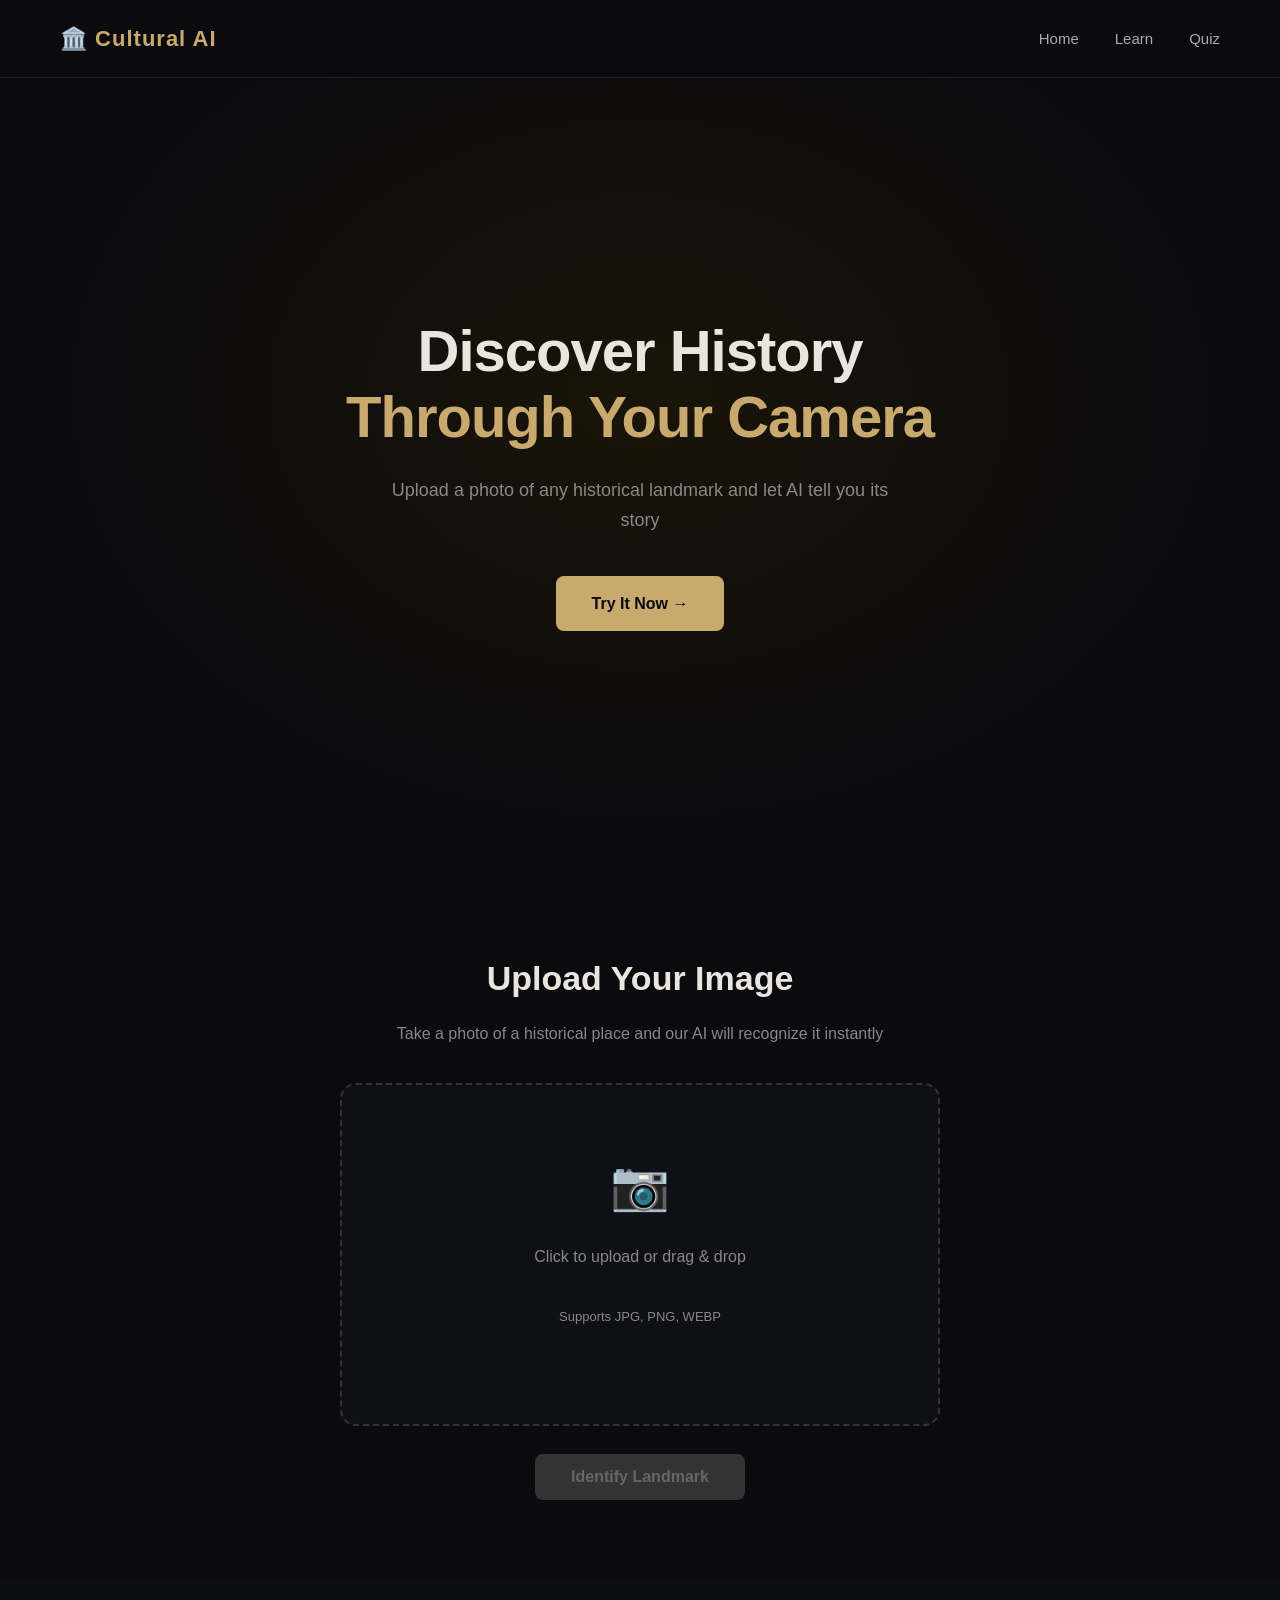
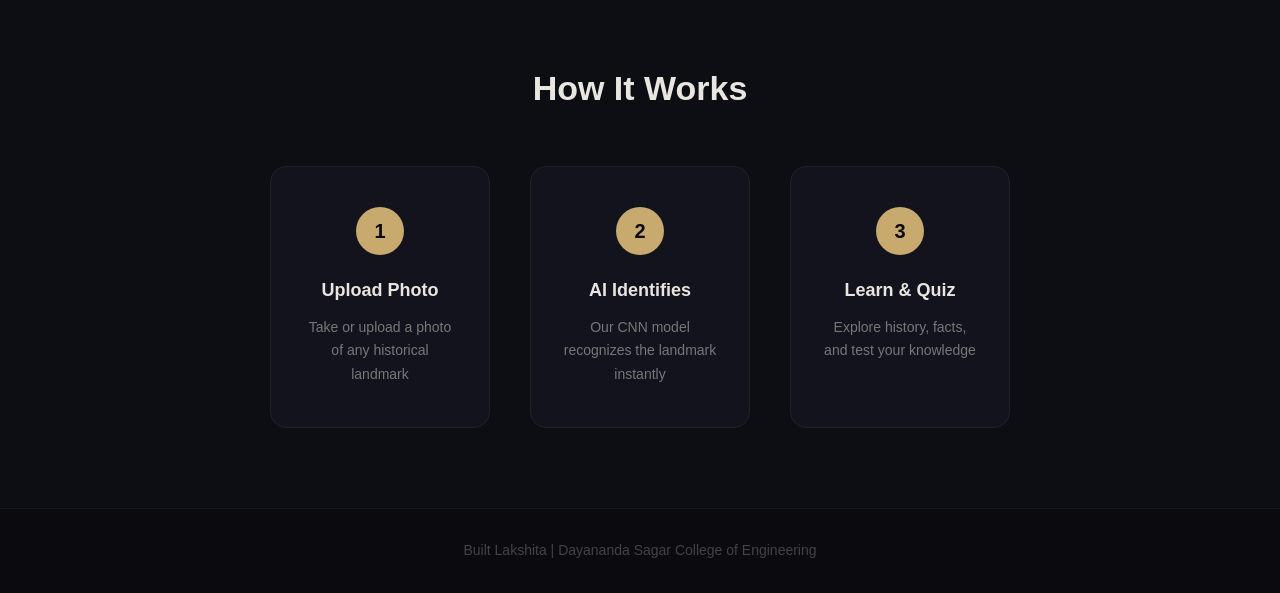
==== frontend/index.html @ b5c22329 "add homepage with upload UI" ====
<!DOCTYPE html>
<html lang="en">
<head>
    <meta charset="UTF-8">
    <meta name="viewport" content="width=device-width, initial-scale=1.0">
    <title>Cultural AI-Discover History Through Images</title>
    <link rel="stylesheet" href="css/style.css">
</head>
<body>
    <nav class="navbar">
        <div class="logo">🏛️ Cultural AI</div>
        <ul class="nav-links">
            <li><a href="index.html">Home</a></li>
            <li><a href="learn.html">Learn</a></li>
            <li><a href="quiz.html">Quiz</a></li>
        </ul>
    </nav>

    <!-- HERO SECTION -->
    <section class="hero">
        <div class="hero-content">
            <h1>Discover History<br><span class="highlight">Through Your Camera</span></h1>
            <p class="tagline">Upload a photo of any historical landmark and let AI tell you its story</p>
            <a href="#upload-section" class="btn-primary">Try It Now →</a>
        </div>
    </section>

    <!-- UPLOAD SECTION -->
    <section class="upload-section" id="upload-section">
        <h2>Upload Your Image</h2>
        <p>Take a photo of a historical place and our AI will recognize it instantly</p>

        <div class="upload-box" id="upload-box">
            <input type="file" id="image-input" accept="image/*" hidden>
            <div class="upload-placeholder" id="upload-placeholder">
                <span class="upload-icon">📷</span>
                <p>Click to upload or drag & drop</p>
                <p class="upload-hint">Supports JPG, PNG, WEBP</p>
            </div>
            <img id="preview-image" src="" alt="Preview" hidden>
        </div>

        <button class="btn-primary" id="identify-btn" disabled>Identify Landmark</button>
    </section>

    <!-- HOW IT WORKS -->
    <section class="how-it-works">
        <h2>How It Works</h2>
        <div class="steps">
            <div class="step">
                <div class="step-number">1</div>
                <h3>Upload Photo</h3>
                <p>Take or upload a photo of any historical landmark</p>
            </div>
            <div class="step">
                <div class="step-number">2</div>
                <h3>AI Identifies</h3>
                <p>Our CNN model recognizes the landmark instantly</p>
            </div>
            <div class="step">
                <div class="step-number">3</div>
                <h3>Learn & Quiz</h3>
                <p>Explore history, facts, and test your knowledge</p>
            </div>
        </div>
    </section>

    <!-- FOOTER -->
    <footer>
        <p>Built Lakshita | Dayananda Sagar College of Engineering</p>
    </footer>

    <script src="js/upload.js"></script>
</body>
</html>
---- frontend/css/style.css ----
/* ── RESET & BASE ── */
* {
    margin: 0;
    padding: 0;
    box-sizing: border-box;
}

body {
    font-family: 'Segoe UI', sans-serif;
    background-color: #0a0a0f;
    color: #e8e6df;
    line-height: 1.7;
}

/* ── NAVBAR ── */
.navbar {
    display: flex;
    justify-content: space-between;
    align-items: center;
    padding: 20px 60px;
    background-color: #0a0a0f;
    border-bottom: 1px solid #222;
    position: sticky;
    top: 0;
    z-index: 100;
}

.logo {
    font-size: 22px;
    font-weight: 700;
    color: #c8a96e;
    letter-spacing: 1px;
}

.nav-links {
    list-style: none;
    display: flex;
    gap: 36px;
}

.nav-links a {
    text-decoration: none;
    color: #aaa;
    font-size: 15px;
    transition: color 0.3s;
}

.nav-links a:hover {
    color: #c8a96e;
}

/* ── HERO ── */
.hero {
    min-height: 88vh;
    display: flex;
    align-items: center;
    justify-content: center;
    text-align: center;
    padding: 60px 20px;
    background: radial-gradient(ellipse at 50% 40%, #1a1408 0%, #0a0a0f 70%);
}

.hero h1 {
    font-size: 58px;
    font-weight: 800;
    line-height: 1.15;
    margin-bottom: 24px;
    letter-spacing: -1px;
}

.highlight {
    color: #c8a96e;
}

.tagline {
    font-size: 18px;
    color: #888;
    max-width: 520px;
    margin: 0 auto 40px;
}

/* ── BUTTONS ── */
.btn-primary {
    display: inline-block;
    background-color: #c8a96e;
    color: #0a0a0f;
    padding: 14px 36px;
    border-radius: 8px;
    font-size: 16px;
    font-weight: 700;
    text-decoration: none;
    border: none;
    cursor: pointer;
    transition: background 0.3s, transform 0.2s;
}

.btn-primary:hover {
    background-color: #e0c080;
    transform: translateY(-2px);
}

.btn-primary:disabled {
    background-color: #333;
    color: #666;
    cursor: not-allowed;
    transform: none;
}

/* ── UPLOAD SECTION ── */
.upload-section {
    padding: 80px 20px;
    text-align: center;
    max-width: 640px;
    margin: 0 auto;
}

.upload-section h2 {
    font-size: 34px;
    margin-bottom: 12px;
    color: #e8e6df;
}

.upload-section p {
    color: #888;
    margin-bottom: 36px;
}

.upload-box {
    border: 2px dashed #333;
    border-radius: 16px;
    padding: 60px 40px;
    cursor: pointer;
    transition: border-color 0.3s, background 0.3s;
    margin-bottom: 28px;
    position: relative;
    background: #0f0f18;
}

.upload-box:hover {
    border-color: #c8a96e;
    background: #13130e;
}

.upload-icon {
    font-size: 48px;
    display: block;
    margin-bottom: 16px;
}

.upload-hint {
    font-size: 13px;
    color: #555;
}

#preview-image {
    max-width: 100%;
    max-height: 320px;
    border-radius: 12px;
    object-fit: cover;
}

/* ── HOW IT WORKS ── */
.how-it-works {
    padding: 80px 20px;
    text-align: center;
    background: #0d0d14;
}

.how-it-works h2 {
    font-size: 34px;
    margin-bottom: 48px;
}

.steps {
    display: flex;
    justify-content: center;
    gap: 40px;
    flex-wrap: wrap;
}

.step {
    background: #13131e;
    border: 1px solid #222;
    border-radius: 16px;
    padding: 40px 32px;
    width: 220px;
    transition: border-color 0.3s, transform 0.3s;
}

.step:hover {
    border-color: #c8a96e;
    transform: translateY(-6px);
}

.step-number {
    width: 48px;
    height: 48px;
    border-radius: 50%;
    background: #c8a96e;
    color: #0a0a0f;
    font-size: 20px;
    font-weight: 800;
    display: flex;
    align-items: center;
    justify-content: center;
    margin: 0 auto 20px;
}

.step h3 {
    font-size: 18px;
    margin-bottom: 10px;
    color: #e8e6df;
}

.step p {
    font-size: 14px;
    color: #777;
}

/* ── FOOTER ── */
footer {
    text-align: center;
    padding: 30px;
    color: #444;
    font-size: 14px;
    border-top: 1px solid #1a1a1a;
}
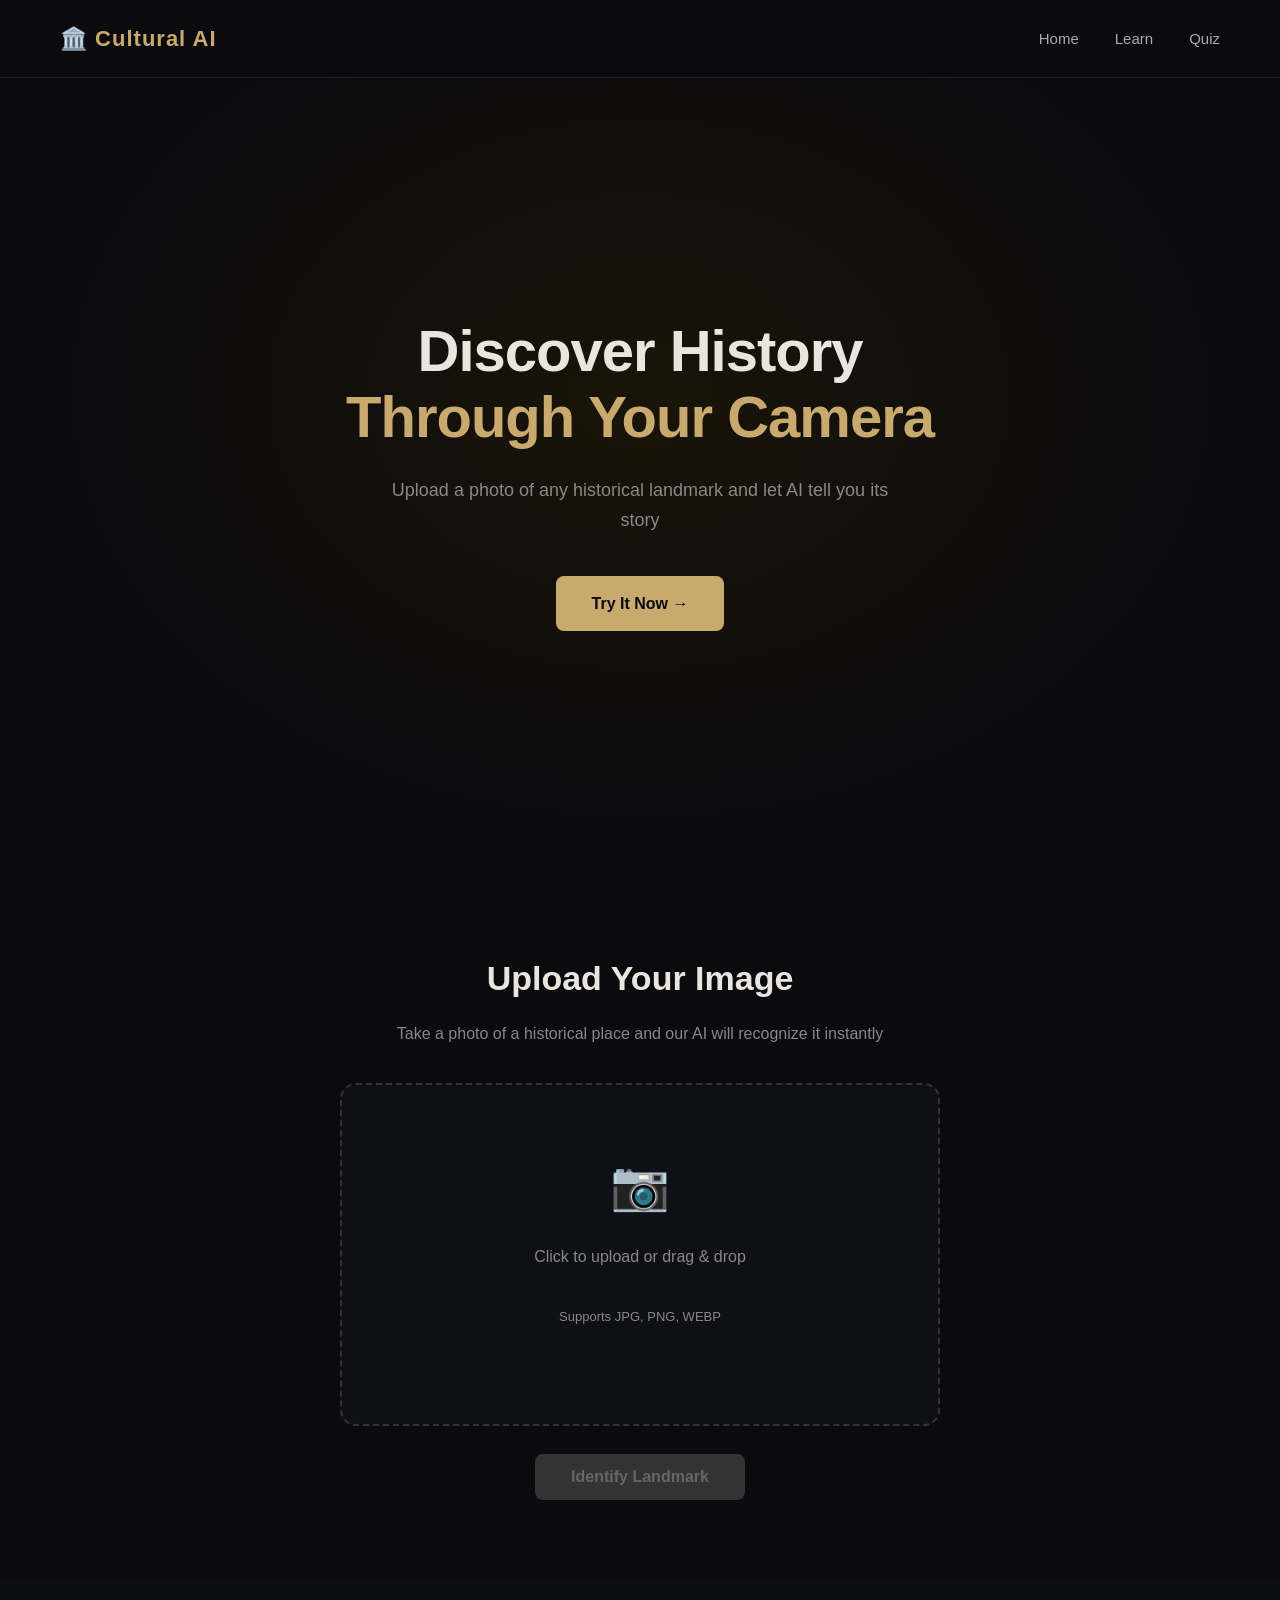
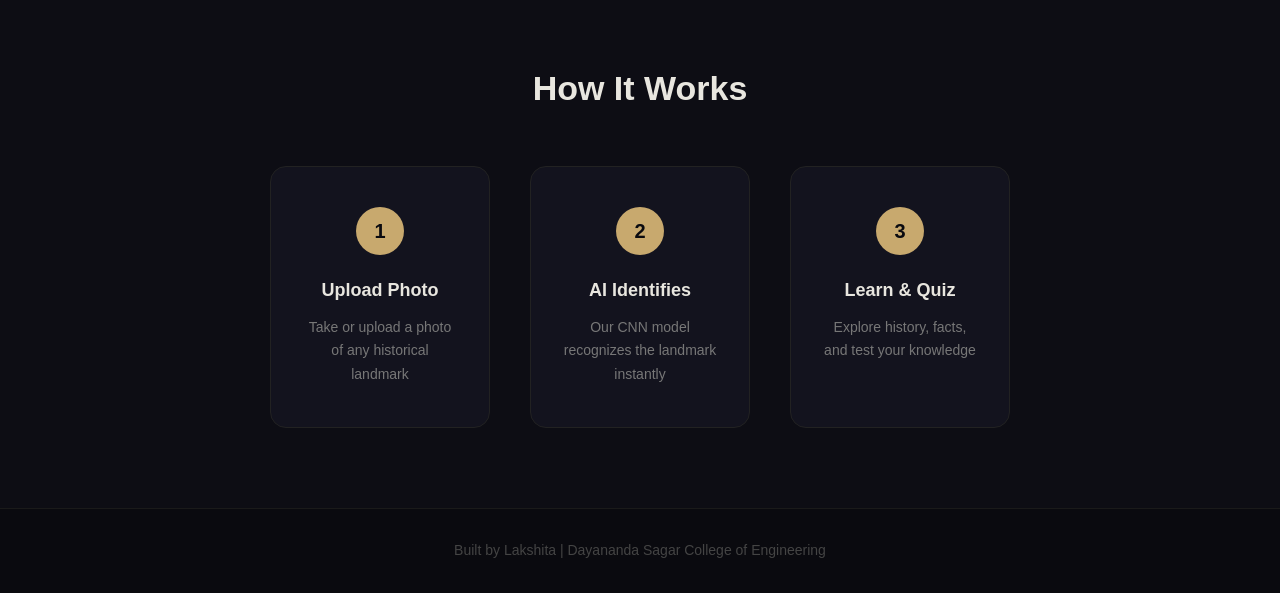
==== commit efaf9437: "add result page with tabs and confidence bar" ====
--- a/frontend/index.html
+++ b/frontend/index.html
@@ -67,7 +67,7 @@
 
     <!-- FOOTER -->
     <footer>
-        <p>Built Lakshita | Dayananda Sagar College of Engineering</p>
+        <p>Built by Lakshita | Dayananda Sagar College of Engineering</p>
     </footer>
 
     <script src="js/upload.js"></script>
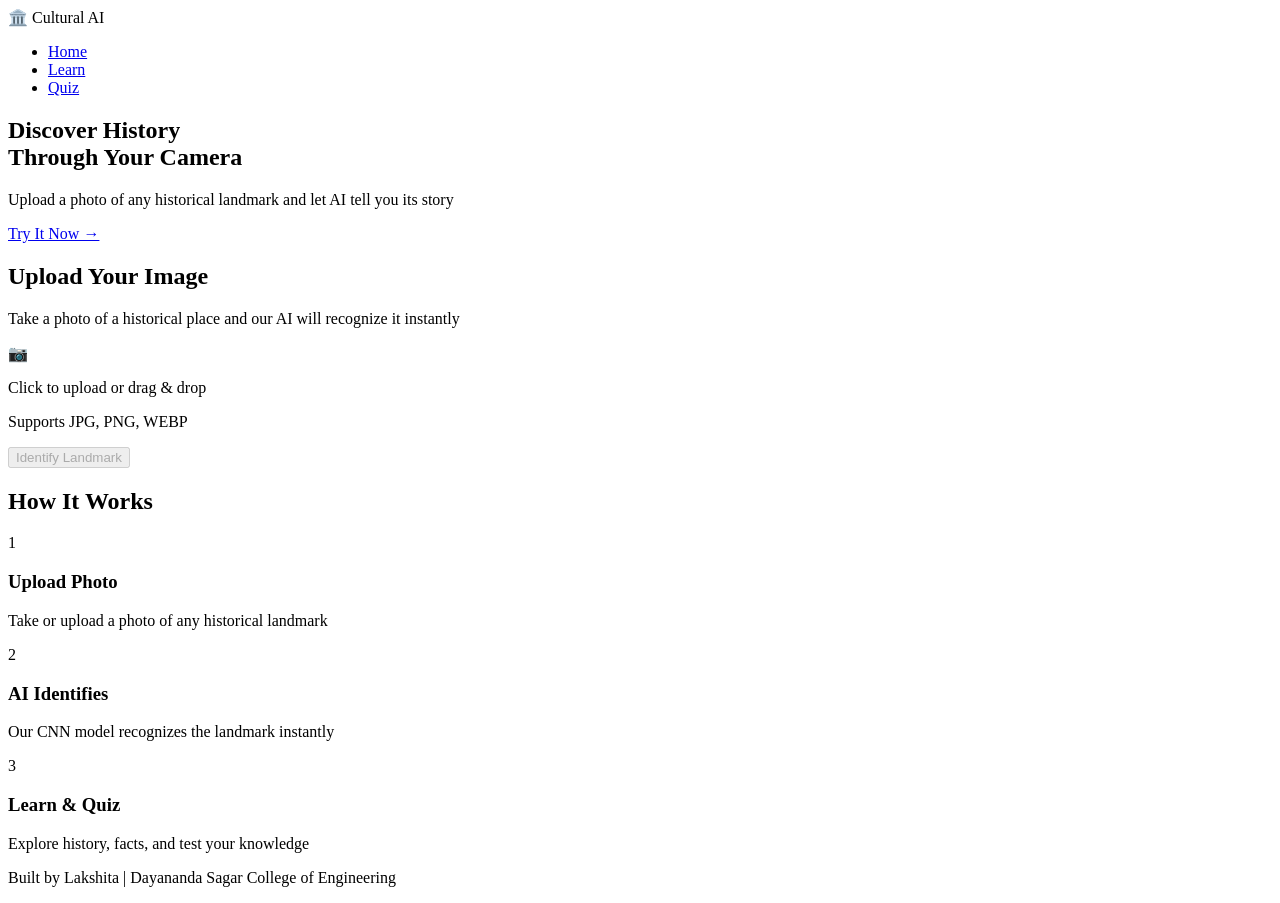
==== commit d48f8073: "fix gitignore" ====
--- a/frontend/index.html
+++ b/frontend/index.html
@@ -4,7 +4,7 @@
     <meta charset="UTF-8">
     <meta name="viewport" content="width=device-width, initial-scale=1.0">
     <title>Cultural AI-Discover History Through Images</title>
-    <link rel="stylesheet" href="css/style.css">
+    <link rel="stylesheet" href="/css/style.css">
 </head>
 <body>
     <nav class="navbar">
@@ -70,6 +70,6 @@
         <p>Built by Lakshita | Dayananda Sagar College of Engineering</p>
     </footer>
 
-    <script src="js/upload.js"></script>
+    <script src="/js/upload.js"></script>
 </body>
 </html>
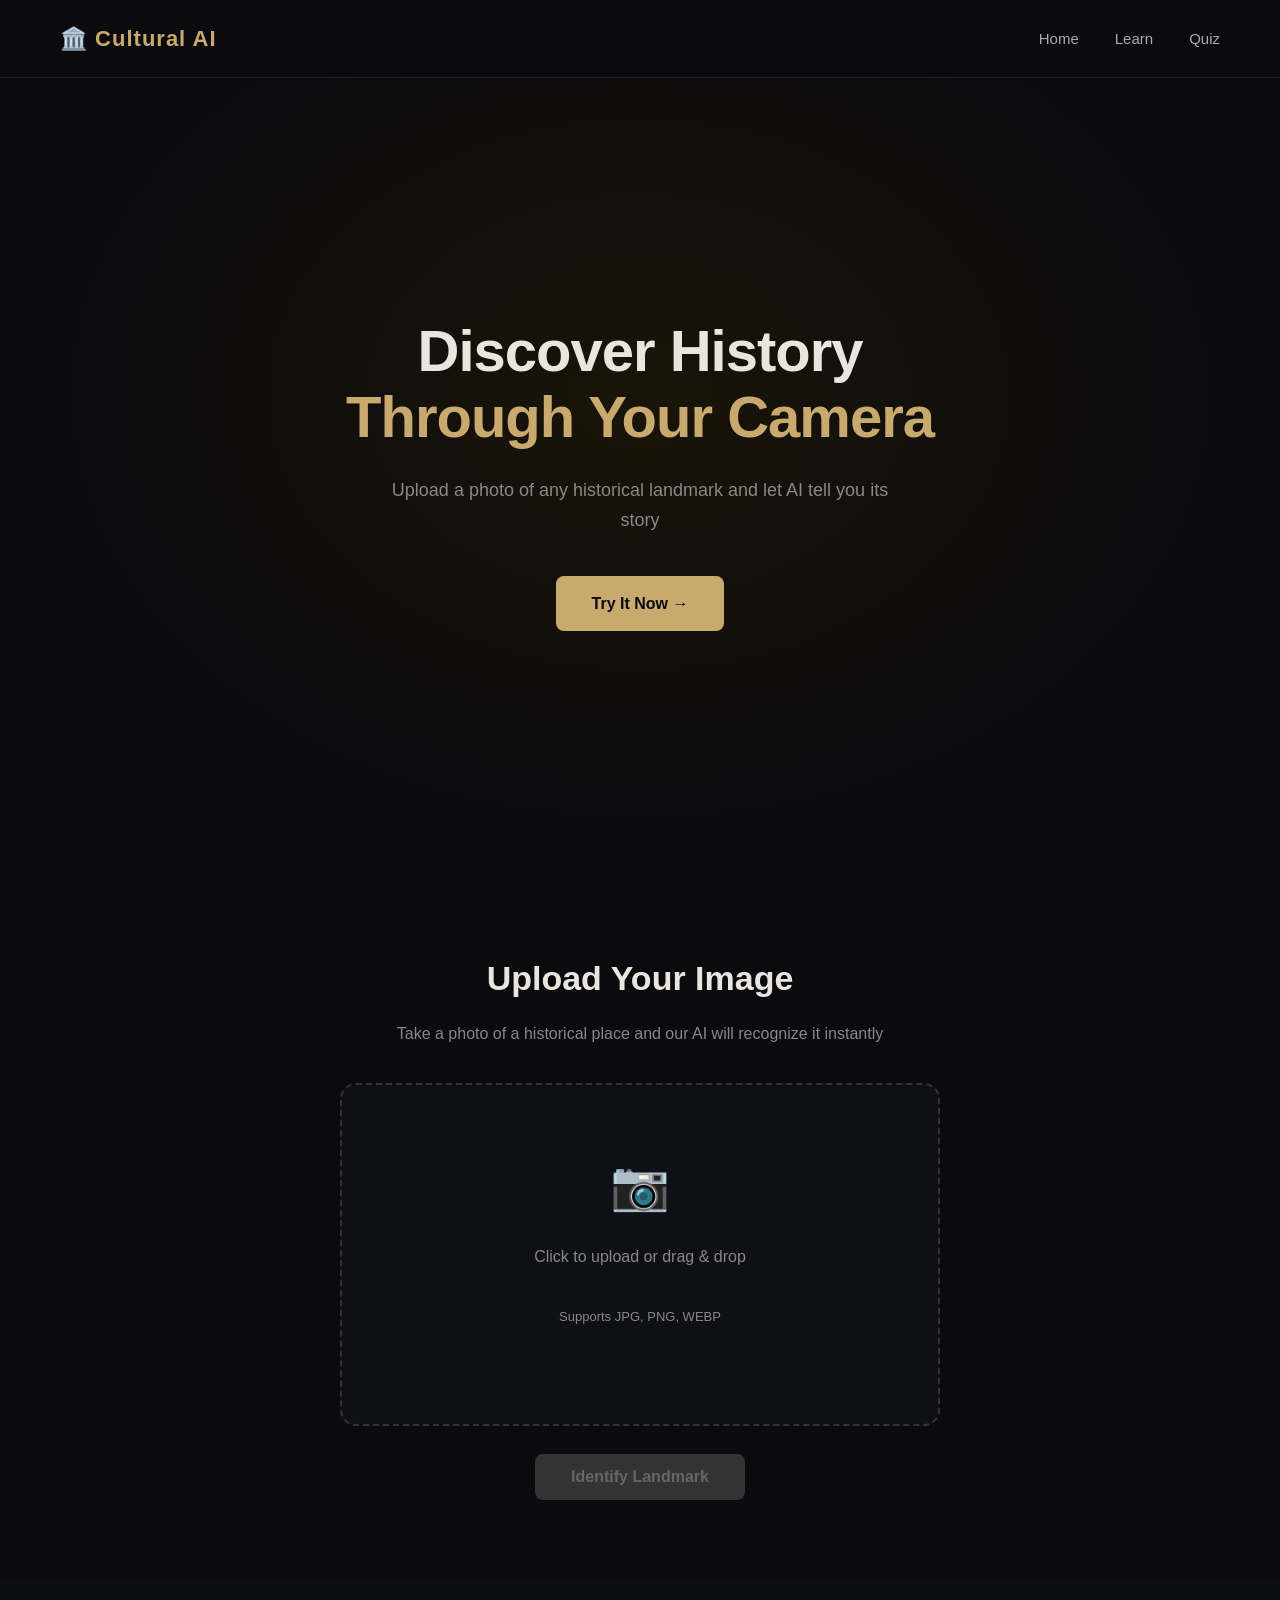
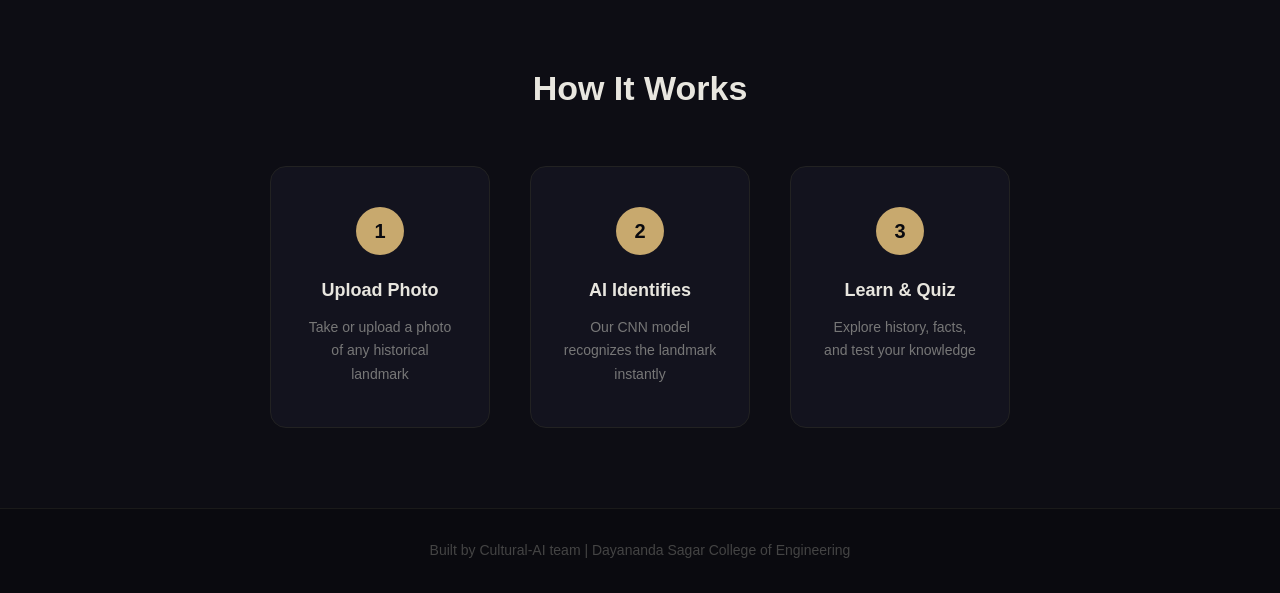
==== commit e5e2c803: "switch to CLIP model, add 10 Karnataka monuments and Bidar Fort" ====
--- a/frontend/index.html
+++ b/frontend/index.html
@@ -4,7 +4,7 @@
     <meta charset="UTF-8">
     <meta name="viewport" content="width=device-width, initial-scale=1.0">
     <title>Cultural AI-Discover History Through Images</title>
-    <link rel="stylesheet" href="/css/style.css">
+    <link rel="stylesheet" href="css/style.css">
 </head>
 <body>
     <nav class="navbar">
@@ -67,9 +67,9 @@
 
     <!-- FOOTER -->
     <footer>
-        <p>Built by Lakshita | Dayananda Sagar College of Engineering</p>
+        <p>Built by Cultural-AI team | Dayananda Sagar College of Engineering</p>
     </footer>
 
-    <script src="/js/upload.js"></script>
+    <script src="js/upload.js"></script>
 </body>
 </html>
--- a/frontend/css/style.css
+++ b/frontend/css/style.css
@@ -0,0 +1,227 @@
+/* ── RESET & BASE ── */
+* {
+    margin: 0;
+    padding: 0;
+    box-sizing: border-box;
+}
+
+body {
+    font-family: 'Segoe UI', sans-serif;
+    background-color: #0a0a0f;
+    color: #e8e6df;
+    line-height: 1.7;
+}
+
+/* ── NAVBAR ── */
+.navbar {
+    display: flex;
+    justify-content: space-between;
+    align-items: center;
+    padding: 20px 60px;
+    background-color: #0a0a0f;
+    border-bottom: 1px solid #222;
+    position: sticky;
+    top: 0;
+    z-index: 100;
+}
+
+.logo {
+    font-size: 22px;
+    font-weight: 700;
+    color: #c8a96e;
+    letter-spacing: 1px;
+}
+
+.nav-links {
+    list-style: none;
+    display: flex;
+    gap: 36px;
+}
+
+.nav-links a {
+    text-decoration: none;
+    color: #aaa;
+    font-size: 15px;
+    transition: color 0.3s;
+}
+
+.nav-links a:hover {
+    color: #c8a96e;
+}
+
+/* ── HERO ── */
+.hero {
+    min-height: 88vh;
+    display: flex;
+    align-items: center;
+    justify-content: center;
+    text-align: center;
+    padding: 60px 20px;
+    background: radial-gradient(ellipse at 50% 40%, #1a1408 0%, #0a0a0f 70%);
+}
+
+.hero h1 {
+    font-size: 58px;
+    font-weight: 800;
+    line-height: 1.15;
+    margin-bottom: 24px;
+    letter-spacing: -1px;
+}
+
+.highlight {
+    color: #c8a96e;
+}
+
+.tagline {
+    font-size: 18px;
+    color: #888;
+    max-width: 520px;
+    margin: 0 auto 40px;
+}
+
+/* ── BUTTONS ── */
+.btn-primary {
+    display: inline-block;
+    background-color: #c8a96e;
+    color: #0a0a0f;
+    padding: 14px 36px;
+    border-radius: 8px;
+    font-size: 16px;
+    font-weight: 700;
+    text-decoration: none;
+    border: none;
+    cursor: pointer;
+    transition: background 0.3s, transform 0.2s;
+}
+
+.btn-primary:hover {
+    background-color: #e0c080;
+    transform: translateY(-2px);
+}
+
+.btn-primary:disabled {
+    background-color: #333;
+    color: #666;
+    cursor: not-allowed;
+    transform: none;
+}
+
+/* ── UPLOAD SECTION ── */
+.upload-section {
+    padding: 80px 20px;
+    text-align: center;
+    max-width: 640px;
+    margin: 0 auto;
+}
+
+.upload-section h2 {
+    font-size: 34px;
+    margin-bottom: 12px;
+    color: #e8e6df;
+}
+
+.upload-section p {
+    color: #888;
+    margin-bottom: 36px;
+}
+
+.upload-box {
+    border: 2px dashed #333;
+    border-radius: 16px;
+    padding: 60px 40px;
+    cursor: pointer;
+    transition: border-color 0.3s, background 0.3s;
+    margin-bottom: 28px;
+    position: relative;
+    background: #0f0f18;
+}
+
+.upload-box:hover {
+    border-color: #c8a96e;
+    background: #13130e;
+}
+
+.upload-icon {
+    font-size: 48px;
+    display: block;
+    margin-bottom: 16px;
+}
+
+.upload-hint {
+    font-size: 13px;
+    color: #555;
+}
+
+#preview-image {
+    max-width: 100%;
+    max-height: 320px;
+    border-radius: 12px;
+    object-fit: cover;
+}
+
+/* ── HOW IT WORKS ── */
+.how-it-works {
+    padding: 80px 20px;
+    text-align: center;
+    background: #0d0d14;
+}
+
+.how-it-works h2 {
+    font-size: 34px;
+    margin-bottom: 48px;
+}
+
+.steps {
+    display: flex;
+    justify-content: center;
+    gap: 40px;
+    flex-wrap: wrap;
+}
+
+.step {
+    background: #13131e;
+    border: 1px solid #222;
+    border-radius: 16px;
+    padding: 40px 32px;
+    width: 220px;
+    transition: border-color 0.3s, transform 0.3s;
+}
+
+.step:hover {
+    border-color: #c8a96e;
+    transform: translateY(-6px);
+}
+
+.step-number {
+    width: 48px;
+    height: 48px;
+    border-radius: 50%;
+    background: #c8a96e;
+    color: #0a0a0f;
+    font-size: 20px;
+    font-weight: 800;
+    display: flex;
+    align-items: center;
+    justify-content: center;
+    margin: 0 auto 20px;
+}
+
+.step h3 {
+    font-size: 18px;
+    margin-bottom: 10px;
+    color: #e8e6df;
+}
+
+.step p {
+    font-size: 14px;
+    color: #777;
+}
+
+/* ── FOOTER ── */
+footer {
+    text-align: center;
+    padding: 30px;
+    color: #444;
+    font-size: 14px;
+    border-top: 1px solid #1a1a1a;
+}
